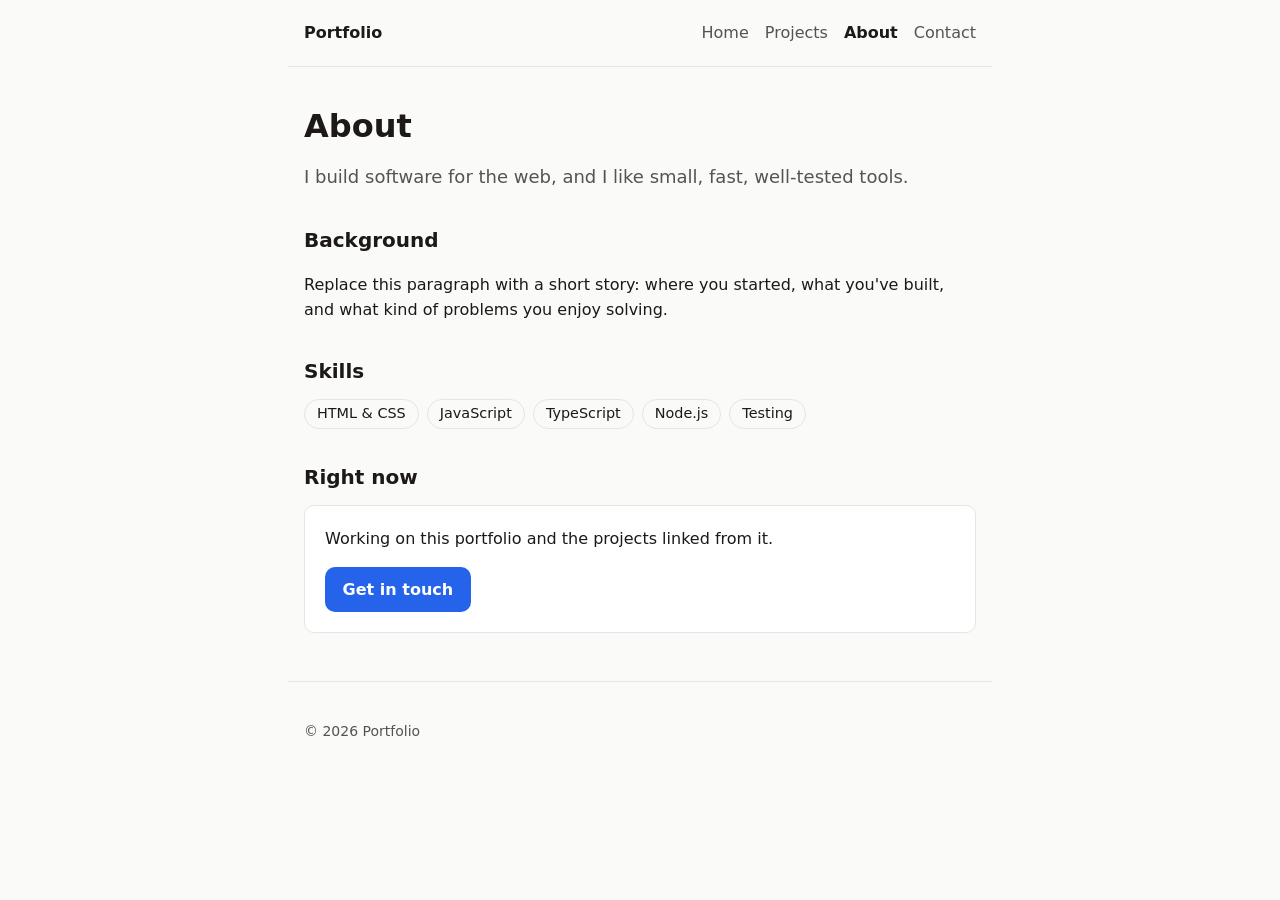
==== about.html @ cb2c6a7e "feat: add about and contact pages with shared styling Lane-3 scope: about.html, contact.html and css" ====
<!DOCTYPE html>
<html lang="en">
<head>
  <meta charset="utf-8">
  <meta name="viewport" content="width=device-width, initial-scale=1">
  <title>About</title>
  <meta name="description" content="About me: background, skills, and what I'm working on.">
  <link rel="stylesheet" href="css/pages.css">
</head>
<body>
  <header class="site-header">
    <a class="brand" href="index.html">Portfolio</a>
    <nav class="site-nav" aria-label="Main">
      <ul>
        <li><a href="index.html">Home</a></li>
        <li><a href="projects.html">Projects</a></li>
        <li><a href="about.html" aria-current="page">About</a></li>
        <li><a href="contact.html">Contact</a></li>
      </ul>
    </nav>
  </header>

  <main>
    <h1>About</h1>
    <p class="lead">I build software for the web, and I like small, fast, well-tested tools.</p>

    <h2>Background</h2>
    <p>Replace this paragraph with a short story: where you started, what you've built, and what kind of problems you enjoy solving.</p>

    <h2>Skills</h2>
    <ul class="tag-list">
      <li>HTML &amp; CSS</li>
      <li>JavaScript</li>
      <li>TypeScript</li>
      <li>Node.js</li>
      <li>Testing</li>
    </ul>

    <h2>Right now</h2>
    <div class="card">
      <p>Working on this portfolio and the projects linked from it.</p>
      <p><a class="button" href="contact.html">Get in touch</a></p>
    </div>
  </main>

  <footer class="site-footer">
    <p>&copy; 2026 Portfolio</p>
  </footer>
</body>
</html>
---- css/pages.css ----
/* Shared styling for about.html and contact.html (lane-3). */
:root {
  --bg: #fafaf9;
  --surface: #ffffff;
  --text: #1c1917;
  --muted: #57534e;
  --border: #e7e5e4;
  --accent: #2563eb;
  --accent-text: #ffffff;
  --radius: 10px;
  --max: 44rem;
  color-scheme: light dark;
}

@media (prefers-color-scheme: dark) {
  :root {
    --bg: #0c0a09;
    --surface: #1c1917;
    --text: #f5f5f4;
    --muted: #a8a29e;
    --border: #292524;
    --accent: #60a5fa;
    --accent-text: #0c0a09;
  }
}

*,
*::before,
*::after { box-sizing: border-box; }

body {
  margin: 0;
  background: var(--bg);
  color: var(--text);
  font: 1rem/1.6 system-ui, -apple-system, "Segoe UI", Roboto, sans-serif;
}

a { color: var(--accent); }
a:focus-visible,
button:focus-visible { outline: 2px solid var(--accent); outline-offset: 2px; }

.site-header,
main,
.site-footer {
  max-width: var(--max);
  margin: 0 auto;
  padding: 0 1rem;
}

.site-header {
  display: flex;
  flex-wrap: wrap;
  align-items: center;
  justify-content: space-between;
  gap: 0.75rem;
  padding-top: 1.25rem;
  padding-bottom: 1.25rem;
  border-bottom: 1px solid var(--border);
}

.brand { font-weight: 700; color: var(--text); text-decoration: none; }

.site-nav ul {
  display: flex;
  flex-wrap: wrap;
  gap: 1rem;
  margin: 0;
  padding: 0;
  list-style: none;
}

.site-nav a { color: var(--muted); text-decoration: none; }
.site-nav a:hover { color: var(--text); }
.site-nav a[aria-current="page"] { color: var(--text); font-weight: 600; }

main { padding-top: 2.5rem; padding-bottom: 3rem; }

h1 { font-size: 2rem; line-height: 1.2; margin: 0 0 1rem; }
h2 { font-size: 1.25rem; margin: 2rem 0 0.75rem; }
.lead { font-size: 1.125rem; color: var(--muted); }

.card {
  background: var(--surface);
  border: 1px solid var(--border);
  border-radius: var(--radius);
  padding: 1.25rem;
}
.card > :first-child { margin-top: 0; }
.card > :last-child { margin-bottom: 0; }

.tag-list {
  display: flex;
  flex-wrap: wrap;
  gap: 0.5rem;
  margin: 0;
  padding: 0;
  list-style: none;
}
.tag-list li {
  border: 1px solid var(--border);
  border-radius: 999px;
  padding: 0.15rem 0.75rem;
  font-size: 0.9rem;
}

.contact-list { list-style: none; margin: 0; padding: 0; display: grid; gap: 0.75rem; }
.contact-list span { display: block; color: var(--muted); font-size: 0.875rem; }

.button {
  display: inline-block;
  background: var(--accent);
  color: var(--accent-text);
  border-radius: var(--radius);
  padding: 0.6rem 1.1rem;
  font-weight: 600;
  text-decoration: none;
}

.site-footer {
  padding-top: 1.5rem;
  padding-bottom: 2rem;
  border-top: 1px solid var(--border);
  color: var(--muted);
  font-size: 0.875rem;
}
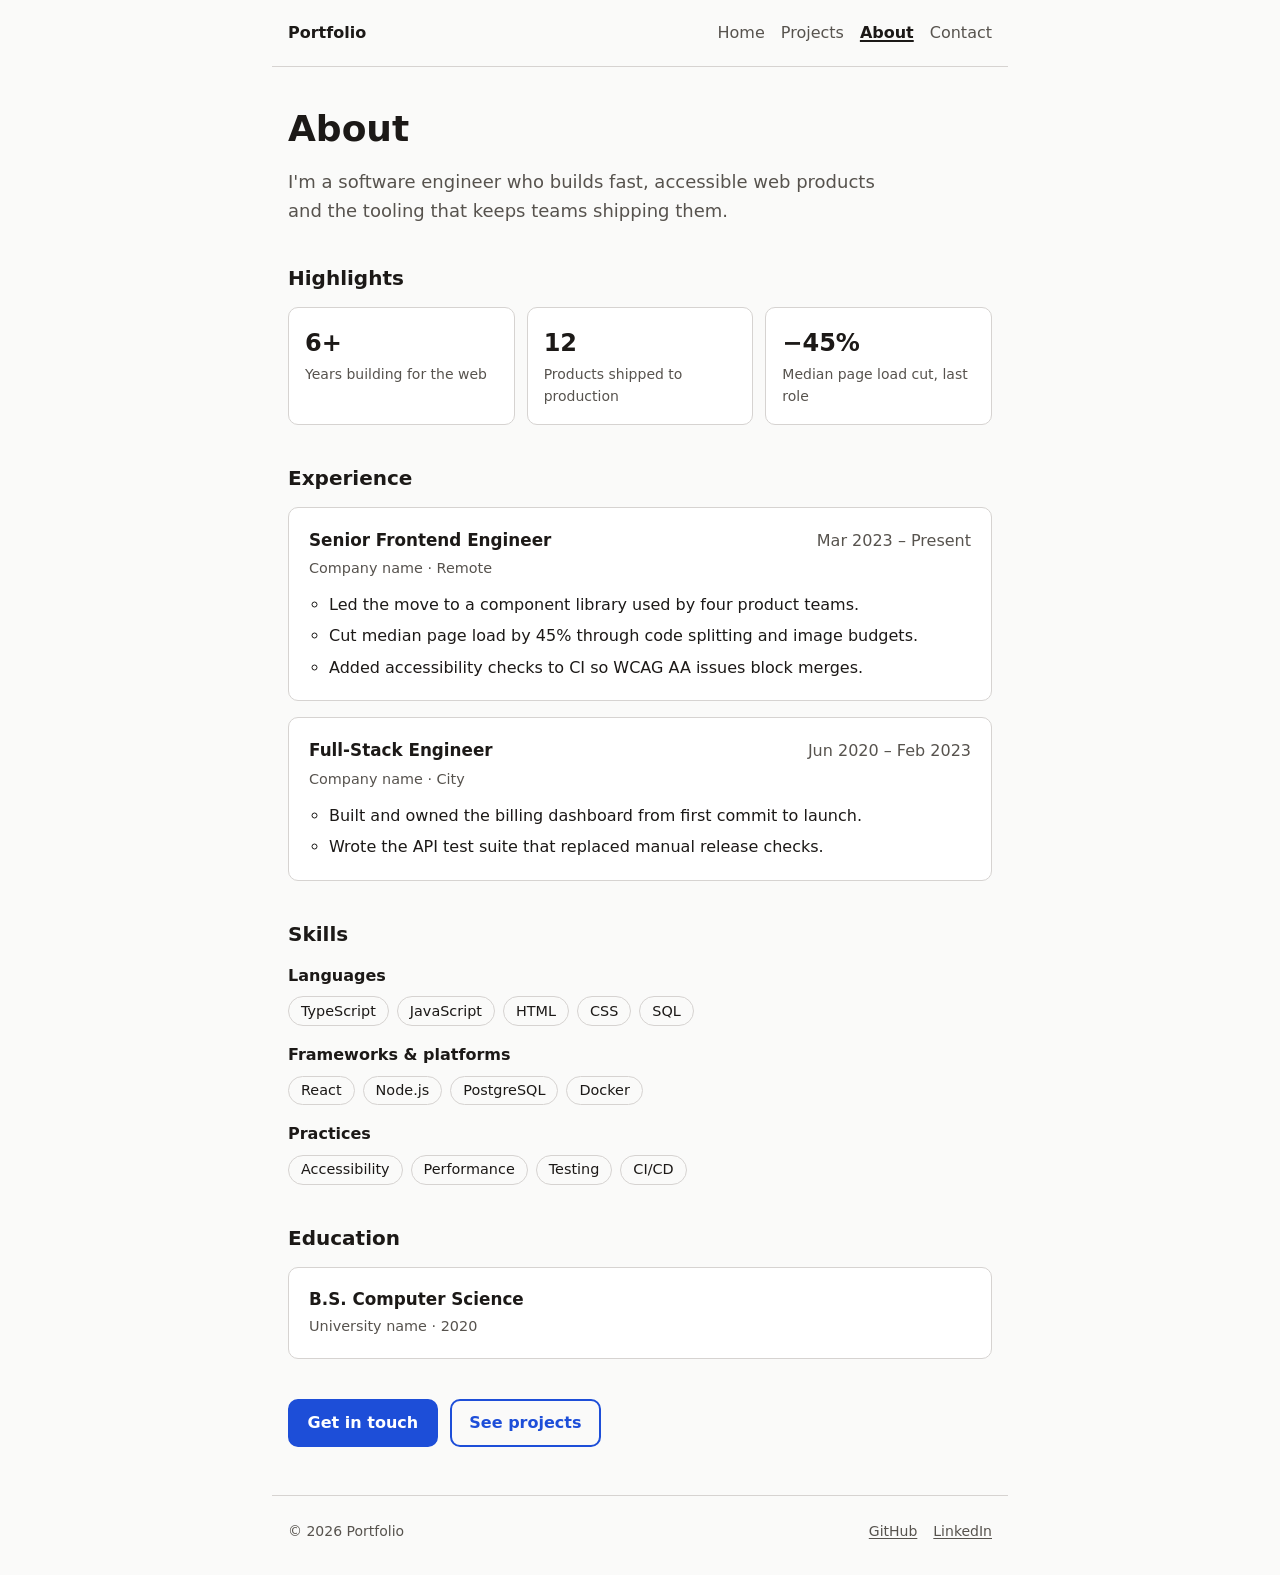
==== commit 7616de7d: "feat(about,contact): resume highlights, validated contact form, shared chrome - about: highlights st" ====
--- a/about.html
+++ b/about.html
@@ -3,11 +3,13 @@
 <head>
   <meta charset="utf-8">
   <meta name="viewport" content="width=device-width, initial-scale=1">
-  <title>About</title>
-  <meta name="description" content="About me: background, skills, and what I'm working on.">
+  <title>About · Portfolio</title>
+  <meta name="description" content="Background, experience highlights, and skills.">
   <link rel="stylesheet" href="css/pages.css">
 </head>
 <body>
+  <a class="skip-link" href="#main">Skip to content</a>
+
   <header class="site-header">
     <a class="brand" href="index.html">Portfolio</a>
     <nav class="site-nav" aria-label="Main">
@@ -20,31 +22,90 @@
     </nav>
   </header>
 
-  <main>
+  <main id="main" tabindex="-1">
     <h1>About</h1>
-    <p class="lead">I build software for the web, and I like small, fast, well-tested tools.</p>
+    <p class="lead">I'm a software engineer who builds fast, accessible web products and the tooling that keeps teams shipping them.</p>
 
-    <h2>Background</h2>
-    <p>Replace this paragraph with a short story: where you started, what you've built, and what kind of problems you enjoy solving.</p>
+    <section aria-labelledby="highlights-heading">
+      <h2 id="highlights-heading">Highlights</h2>
+      <dl class="stats">
+        <div><dt>Years building for the web</dt><dd>6+</dd></div>
+        <div><dt>Products shipped to production</dt><dd>12</dd></div>
+        <div><dt>Median page load cut, last role</dt><dd>&minus;45%</dd></div>
+      </dl>
+    </section>
 
-    <h2>Skills</h2>
-    <ul class="tag-list">
-      <li>HTML &amp; CSS</li>
-      <li>JavaScript</li>
-      <li>TypeScript</li>
-      <li>Node.js</li>
-      <li>Testing</li>
-    </ul>
+    <section aria-labelledby="experience-heading">
+      <h2 id="experience-heading">Experience</h2>
+      <ol class="timeline">
+        <li>
+          <article class="card role" aria-labelledby="role-1">
+            <div class="role-header">
+              <h3 id="role-1">Senior Frontend Engineer</h3>
+              <span class="muted"><time datetime="2023-03">Mar 2023</time> – Present</span>
+            </div>
+            <p class="role-meta">Company name · Remote</p>
+            <ul>
+              <li>Led the move to a component library used by four product teams.</li>
+              <li>Cut median page load by 45% through code splitting and image budgets.</li>
+              <li>Added accessibility checks to CI so WCAG AA issues block merges.</li>
+            </ul>
+          </article>
+        </li>
+        <li>
+          <article class="card role" aria-labelledby="role-2">
+            <div class="role-header">
+              <h3 id="role-2">Full-Stack Engineer</h3>
+              <span class="muted"><time datetime="2020-06">Jun 2020</time> – <time datetime="2023-02">Feb 2023</time></span>
+            </div>
+            <p class="role-meta">Company name · City</p>
+            <ul>
+              <li>Built and owned the billing dashboard from first commit to launch.</li>
+              <li>Wrote the API test suite that replaced manual release checks.</li>
+            </ul>
+          </article>
+        </li>
+      </ol>
+    </section>
 
-    <h2>Right now</h2>
-    <div class="card">
-      <p>Working on this portfolio and the projects linked from it.</p>
-      <p><a class="button" href="contact.html">Get in touch</a></p>
+    <section aria-labelledby="skills-heading">
+      <h2 id="skills-heading">Skills</h2>
+      <dl class="skill-groups">
+        <div>
+          <dt>Languages</dt>
+          <dd><ul class="tag-list"><li>TypeScript</li><li>JavaScript</li><li>HTML</li><li>CSS</li><li>SQL</li></ul></dd>
+        </div>
+        <div>
+          <dt>Frameworks &amp; platforms</dt>
+          <dd><ul class="tag-list"><li>React</li><li>Node.js</li><li>PostgreSQL</li><li>Docker</li></ul></dd>
+        </div>
+        <div>
+          <dt>Practices</dt>
+          <dd><ul class="tag-list"><li>Accessibility</li><li>Performance</li><li>Testing</li><li>CI/CD</li></ul></dd>
+        </div>
+      </dl>
+    </section>
+
+    <section aria-labelledby="education-heading">
+      <h2 id="education-heading">Education</h2>
+      <div class="card">
+        <h3>B.S. Computer Science</h3>
+        <p class="role-meta">University name · <time datetime="2020">2020</time></p>
+      </div>
+    </section>
+
+    <div class="actions">
+      <a class="button" href="contact.html">Get in touch</a>
+      <a class="button button-secondary" href="projects.html">See projects</a>
     </div>
   </main>
 
   <footer class="site-footer">
     <p>&copy; 2026 Portfolio</p>
+    <ul>
+      <li><a href="https://github.com/your-handle" rel="me">GitHub</a></li>
+      <li><a href="https://www.linkedin.com/in/your-handle" rel="me">LinkedIn</a></li>
+    </ul>
   </footer>
 </body>
 </html>
--- a/css/pages.css
+++ b/css/pages.css
@@ -1,14 +1,19 @@
-/* Shared styling for about.html and contact.html (lane-3). */
+/* Shared chrome + styling for about.html and contact.html (lane-3). */
 :root {
   --bg: #fafaf9;
   --surface: #ffffff;
   --text: #1c1917;
   --muted: #57534e;
-  --border: #e7e5e4;
-  --accent: #2563eb;
+  --border: #d6d3d1;
+  --accent: #1d4ed8;
   --accent-text: #ffffff;
+  --danger: #b91c1c;
+  --danger-bg: #fef2f2;
+  --success: #15803d;
+  --success-bg: #f0fdf4;
+  --focus: #1d4ed8;
   --radius: 10px;
-  --max: 44rem;
+  --max: 46rem;
   color-scheme: light dark;
 }
 
@@ -18,9 +23,14 @@
     --surface: #1c1917;
     --text: #f5f5f4;
     --muted: #a8a29e;
-    --border: #292524;
+    --border: #44403c;
     --accent: #60a5fa;
     --accent-text: #0c0a09;
+    --danger: #f87171;
+    --danger-bg: #2a1212;
+    --success: #4ade80;
+    --success-bg: #0f2a19;
+    --focus: #93c5fd;
   }
 }
 
@@ -28,6 +38,9 @@
 *::before,
 *::after { box-sizing: border-box; }
 
+html { scroll-behavior: smooth; }
+@media (prefers-reduced-motion: reduce) { html { scroll-behavior: auto; } }
+
 body {
   margin: 0;
   background: var(--bg);
@@ -35,16 +48,45 @@
   font: 1rem/1.6 system-ui, -apple-system, "Segoe UI", Roboto, sans-serif;
 }
 
-a { color: var(--accent); }
-a:focus-visible,
-button:focus-visible { outline: 2px solid var(--accent); outline-offset: 2px; }
-
+a { color: var(--accent); text-underline-offset: 0.15em; }
+
+/* One visible focus treatment for every interactive element. */
+:focus { outline: none; }
+:focus-visible {
+  outline: 3px solid var(--focus);
+  outline-offset: 2px;
+  border-radius: 4px;
+}
+
+.visually-hidden {
+  position: absolute !important;
+  width: 1px; height: 1px;
+  padding: 0; margin: -1px;
+  overflow: hidden; clip: rect(0 0 0 0);
+  white-space: nowrap; border: 0;
+}
+
+.skip-link {
+  position: absolute;
+  left: 1rem; top: -4rem;
+  z-index: 10;
+  background: var(--surface);
+  color: var(--text);
+  border: 2px solid var(--focus);
+  border-radius: var(--radius);
+  padding: 0.5rem 0.9rem;
+  font-weight: 600;
+}
+.skip-link:focus { top: 1rem; }
+
+/* ---- Page chrome ---- */
 .site-header,
 main,
 .site-footer {
   max-width: var(--max);
   margin: 0 auto;
-  padding: 0 1rem;
+  padding-left: 1rem;
+  padding-right: 1rem;
 }
 
 .site-header {
@@ -63,63 +105,177 @@
 .site-nav ul {
   display: flex;
   flex-wrap: wrap;
-  gap: 1rem;
+  gap: 0.25rem 1rem;
   margin: 0;
   padding: 0;
   list-style: none;
 }
-
-.site-nav a { color: var(--muted); text-decoration: none; }
-.site-nav a:hover { color: var(--text); }
-.site-nav a[aria-current="page"] { color: var(--text); font-weight: 600; }
+.site-nav a { color: var(--muted); text-decoration: none; padding: 0.25rem 0; }
+.site-nav a:hover { color: var(--text); text-decoration: underline; }
+.site-nav a[aria-current="page"] {
+  color: var(--text);
+  font-weight: 600;
+  text-decoration: underline;
+  text-decoration-thickness: 2px;
+}
 
 main { padding-top: 2.5rem; padding-bottom: 3rem; }
-
-h1 { font-size: 2rem; line-height: 1.2; margin: 0 0 1rem; }
-h2 { font-size: 1.25rem; margin: 2rem 0 0.75rem; }
-.lead { font-size: 1.125rem; color: var(--muted); }
-
-.card {
-  background: var(--surface);
-  border: 1px solid var(--border);
-  border-radius: var(--radius);
-  padding: 1.25rem;
-}
-.card > :first-child { margin-top: 0; }
-.card > :last-child { margin-bottom: 0; }
-
-.tag-list {
-  display: flex;
-  flex-wrap: wrap;
-  gap: 0.5rem;
-  margin: 0;
-  padding: 0;
-  list-style: none;
-}
-.tag-list li {
-  border: 1px solid var(--border);
-  border-radius: 999px;
-  padding: 0.15rem 0.75rem;
-  font-size: 0.9rem;
-}
-
-.contact-list { list-style: none; margin: 0; padding: 0; display: grid; gap: 0.75rem; }
-.contact-list span { display: block; color: var(--muted); font-size: 0.875rem; }
-
-.button {
-  display: inline-block;
-  background: var(--accent);
-  color: var(--accent-text);
-  border-radius: var(--radius);
-  padding: 0.6rem 1.1rem;
-  font-weight: 600;
-  text-decoration: none;
-}
+main:focus { outline: none; }
 
 .site-footer {
+  display: flex;
+  flex-wrap: wrap;
+  justify-content: space-between;
+  gap: 0.5rem 1.5rem;
   padding-top: 1.5rem;
   padding-bottom: 2rem;
   border-top: 1px solid var(--border);
   color: var(--muted);
   font-size: 0.875rem;
 }
+.site-footer p { margin: 0; }
+.site-footer ul { display: flex; gap: 1rem; margin: 0; padding: 0; list-style: none; }
+.site-footer a { color: var(--muted); }
+.site-footer a:hover { color: var(--text); }
+
+/* ---- Typography ---- */
+h1 { font-size: clamp(1.75rem, 5vw, 2.25rem); line-height: 1.2; margin: 0 0 1rem; }
+h2 { font-size: 1.25rem; line-height: 1.3; margin: 2.5rem 0 1rem; }
+h3 { font-size: 1.05rem; line-height: 1.35; margin: 0; }
+.lead { font-size: 1.125rem; color: var(--muted); max-width: 38rem; }
+.muted { color: var(--muted); }
+
+/* ---- Components ---- */
+.card {
+  background: var(--surface);
+  border: 1px solid var(--border);
+  border-radius: var(--radius);
+  padding: 1.25rem;
+}
+.card > :first-child { margin-top: 0; }
+.card > :last-child { margin-bottom: 0; }
+
+.button {
+  display: inline-block;
+  background: var(--accent);
+  color: var(--accent-text);
+  border: 2px solid var(--accent);
+  border-radius: var(--radius);
+  padding: 0.6rem 1.1rem;
+  font: inherit;
+  font-weight: 600;
+  text-decoration: none;
+  cursor: pointer;
+}
+.button:hover { filter: brightness(1.08); }
+.button-secondary { background: transparent; color: var(--accent); }
+
+.actions { display: flex; flex-wrap: wrap; gap: 0.75rem; margin-top: 2.5rem; }
+
+.tag-list {
+  display: flex;
+  flex-wrap: wrap;
+  gap: 0.5rem;
+  margin: 0;
+  padding: 0;
+  list-style: none;
+}
+.tag-list li {
+  border: 1px solid var(--border);
+  border-radius: 999px;
+  padding: 0.15rem 0.75rem;
+  font-size: 0.9rem;
+}
+
+/* Highlights: headline numbers (value shown above its label) */
+.stats {
+  display: grid;
+  grid-template-columns: repeat(auto-fit, minmax(10rem, 1fr));
+  gap: 0.75rem;
+  margin: 0;
+}
+.stats > div {
+  display: flex;
+  flex-direction: column;
+  background: var(--surface);
+  border: 1px solid var(--border);
+  border-radius: var(--radius);
+  padding: 1rem;
+}
+.stats dt { color: var(--muted); font-size: 0.875rem; }
+.stats dd { margin: 0; font-size: 1.5rem; font-weight: 700; order: -1; }
+
+/* Experience timeline */
+.timeline { list-style: none; margin: 0; padding: 0; display: grid; gap: 1rem; }
+.role-header {
+  display: flex;
+  flex-wrap: wrap;
+  justify-content: space-between;
+  align-items: baseline;
+  gap: 0.25rem 1rem;
+}
+.role-meta { color: var(--muted); font-size: 0.9rem; margin: 0.25rem 0 0.75rem; }
+.card > .role-meta:last-child { margin-bottom: 0; }
+.role ul { margin: 0; padding-left: 1.25rem; }
+.role li + li { margin-top: 0.35rem; }
+
+.skill-groups { display: grid; gap: 1rem; margin: 0; }
+.skill-groups dt { font-weight: 600; margin-bottom: 0.5rem; }
+.skill-groups dd { margin: 0; }
+
+/* Contact */
+.contact-grid { display: grid; gap: 1.5rem; }
+@media (min-width: 46rem) { .contact-grid { grid-template-columns: 2fr 1fr; align-items: start; } }
+.contact-grid aside h2 { margin-top: 0; }
+
+.contact-list { list-style: none; margin: 0; padding: 0; display: grid; gap: 0.75rem; }
+.contact-list span { display: block; color: var(--muted); font-size: 0.875rem; }
+.contact-list a { overflow-wrap: anywhere; }
+
+/* ---- Form ---- */
+.form { display: grid; gap: 1.1rem; }
+.field { display: grid; gap: 0.35rem; }
+.field label { font-weight: 600; }
+.hint { color: var(--muted); font-size: 0.875rem; margin: 0; }
+.required-mark { color: var(--danger); }
+
+.field input,
+.field select,
+.field textarea {
+  width: 100%;
+  font: inherit;
+  color: var(--text);
+  background: var(--bg);
+  border: 1px solid var(--border);
+  border-radius: 8px;
+  padding: 0.6rem 0.75rem;
+}
+.field textarea { min-height: 9rem; resize: vertical; }
+.field input:focus-visible,
+.field select:focus-visible,
+.field textarea:focus-visible { outline-offset: 0; border-color: var(--focus); }
+
+.field [aria-invalid="true"] { border-color: var(--danger); box-shadow: inset 0 0 0 1px var(--danger); }
+.error { color: var(--danger); font-size: 0.875rem; margin: 0; font-weight: 600; }
+.error:empty { display: none; }
+
+.counter { color: var(--muted); font-size: 0.8rem; text-align: right; margin: 0; }
+.counter.over { color: var(--danger); font-weight: 600; }
+
+.hp-field { position: absolute; left: -10000px; width: 1px; height: 1px; overflow: hidden; }
+
+.alert { border-radius: var(--radius); padding: 1rem 1.25rem; border: 1px solid; margin-bottom: 1rem; }
+.alert[hidden] { display: none; }
+.alert h2,
+.alert h3 { margin: 0 0 0.5rem; font-size: 1rem; }
+.alert ul { margin: 0; padding-left: 1.25rem; }
+.alert a { color: inherit; font-weight: 600; }
+.alert p { margin: 0; }
+.alert-error { background: var(--danger-bg); border-color: var(--danger); color: var(--danger); }
+.alert-success { background: var(--success-bg); border-color: var(--success); color: var(--success); }
+
+@media print {
+  .site-nav, .skip-link, .actions, .site-footer ul { display: none; }
+  body { background: #fff; color: #000; }
+  a { color: #000; }
+}
